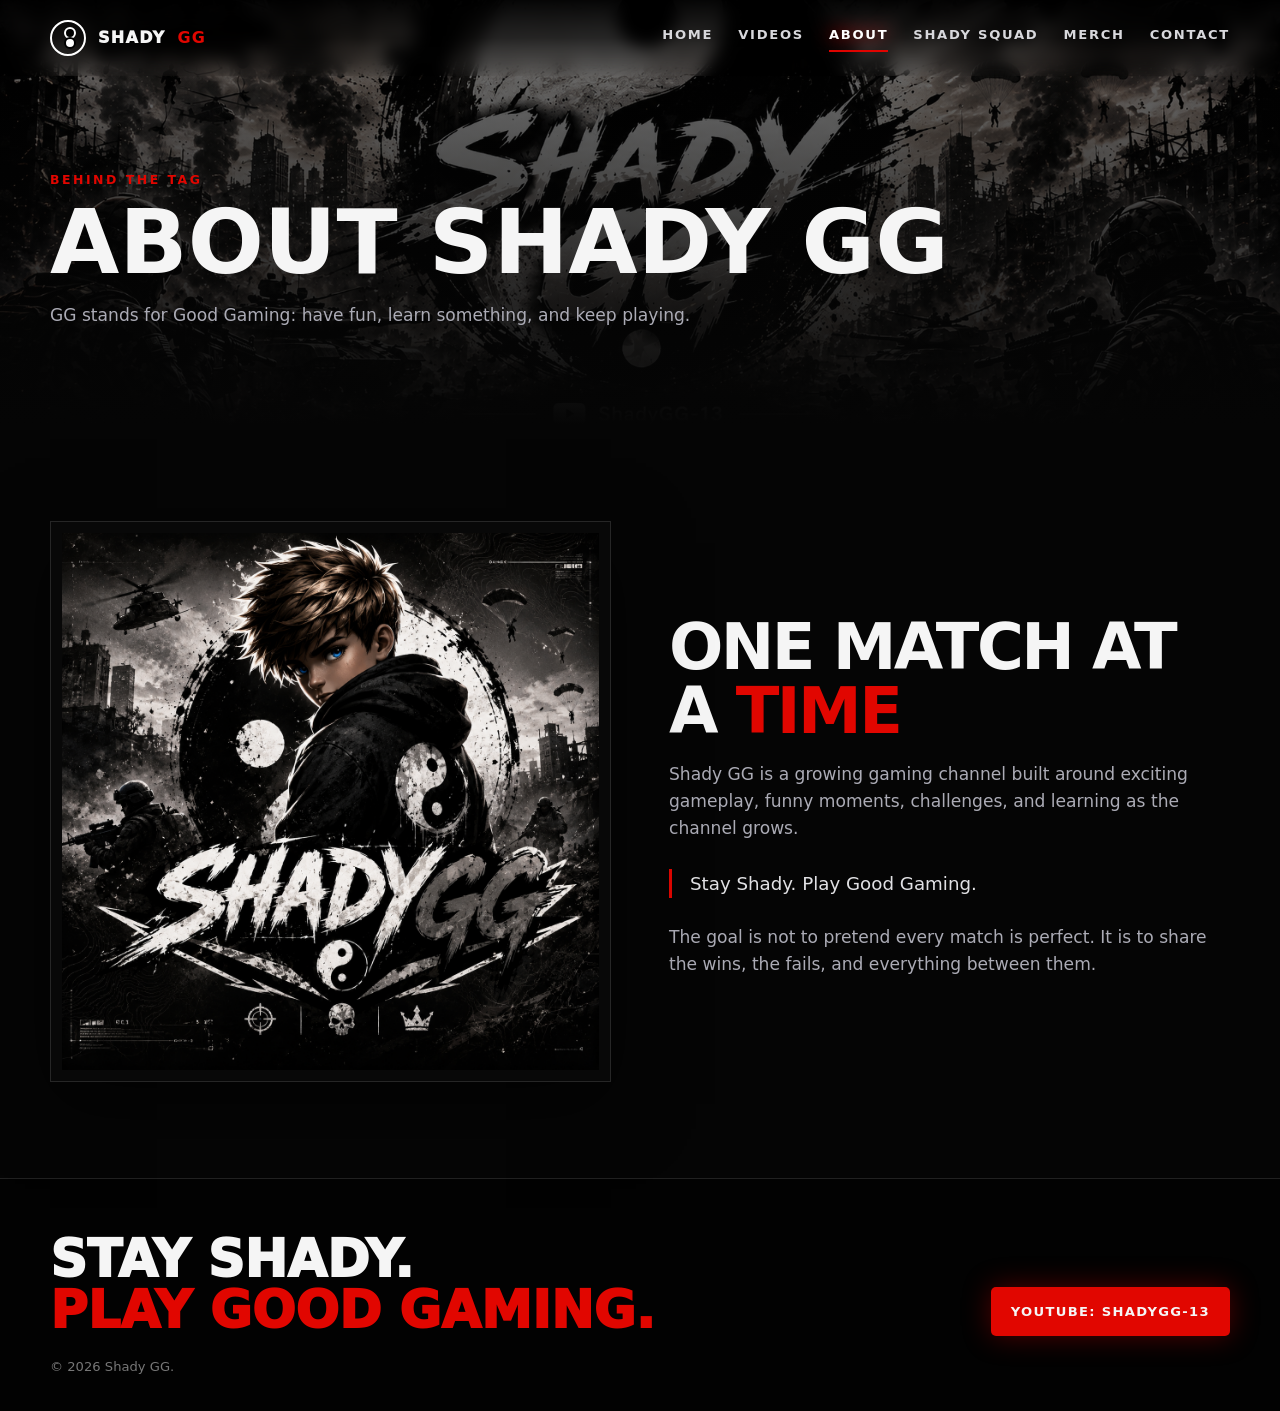
==== about.html @ 8b021ad8 "Add files via upload" ====
<!doctype html><html lang="en"><head><meta charset="utf-8"><meta name="viewport" content="width=device-width,initial-scale=1"><title>About Shady GG | Shady GG</title><link rel="stylesheet" href="styles.css"></head><body><div class="loader"><div class="loader-inner"><div class="loader-mark"></div><p>Loading <span>Shady Squad</span></p></div></div><header class="site-header"><div class="wrap nav"><a class="brand" href="index.html"><span class="brand-mark"></span>SHADY <b>GG</b></a><button class="menu" aria-label="Open navigation" aria-expanded="false">☰</button><nav class="nav-links"><a href="index.html">Home</a><a  href="videos.html">Videos</a><a aria-current="page" href="about.html">About</a><a  href="squad.html">Shady Squad</a><a  href="merch.html">Merch</a><a  href="contact.html">Contact</a></nav></div></header><main><section class="page-hero"><div class="wrap"><div class="kicker">Behind the tag</div><h1>About Shady GG</h1><p class="lead">GG stands for Good Gaming: have fun, learn something, and keep playing.</p></div></section><section class="section"><div class="wrap grid-2"><div class="character-card reveal"><img src="shadygg-character.png" alt="Shady GG animated gamer character"></div><div class="reveal"><h2 class="section-title">One match at a <span class="red">time</span></h2><p class="lead">Shady GG is a growing gaming channel built around exciting gameplay, funny moments, challenges, and learning as the channel grows.</p><div class="quote">Stay Shady. Play Good Gaming.</div><p class="lead">The goal is not to pretend every match is perfect. It is to share the wins, the fails, and everything between them.</p></div></div></section></main><footer><div class="wrap"><div class="footer-grid"><div class="footer-tag">Stay Shady.<br><span>Play Good Gaming.</span></div><a class="btn btn-primary" href="https://www.youtube.com/@ShadyGG-13" target="_blank" rel="noopener">YouTube: ShadyGG-13</a></div><div class="small">© <span data-year></span> Shady GG.</div></div></footer><script src="script.js"></script></body></html>
---- styles.css ----
:root{--bg:#050505;--panel:#0d0d10;--panel2:#141418;--text:#f5f5f5;--muted:#ababB5;--red:#e10600;--red2:#ff332b;--line:rgba(255,255,255,.12);--max:1180px;--shadow:0 22px 70px rgba(0,0,0,.6)}
*{box-sizing:border-box}html{scroll-behavior:smooth}body{margin:0;background:var(--bg);color:var(--text);font-family:Inter,ui-sans-serif,system-ui,-apple-system,BlinkMacSystemFont,"Segoe UI",sans-serif;line-height:1.6;overflow-x:hidden}a{color:inherit;text-decoration:none}img{display:block;max-width:100%}.wrap{width:min(var(--max),calc(100% - 40px));margin:auto}.skip{position:absolute;left:-9999px}.skip:focus{left:12px;top:12px;background:#fff;color:#000;padding:10px;z-index:9999}
.loader{position:fixed;inset:0;z-index:999;background:#030303;display:grid;place-items:center;transition:opacity .45s,visibility .45s}.loader.hide{opacity:0;visibility:hidden}.loader-inner{text-align:center}.loader-mark{width:74px;height:74px;border:2px solid #fff;border-radius:50%;margin:auto;position:relative;animation:spin 2.2s linear infinite;box-shadow:0 0 40px rgba(225,6,0,.35)}.loader-mark:before,.loader-mark:after{content:"";position:absolute;width:14px;height:14px;border-radius:50%;left:28px}.loader-mark:before{top:10px;background:#000;border:3px solid #fff}.loader-mark:after{bottom:10px;background:#fff;border:3px solid #000}.loader p{font-weight:900;letter-spacing:.28em;text-transform:uppercase;font-size:.75rem;margin-top:18px}.loader p span{color:var(--red)}
.site-header{position:fixed;inset:0 0 auto;z-index:80;background:linear-gradient(180deg,rgba(0,0,0,.95),rgba(0,0,0,.65),transparent);backdrop-filter:blur(8px)}.nav{height:76px;display:flex;align-items:center;justify-content:space-between}.brand{display:flex;gap:12px;align-items:center;font-weight:950;letter-spacing:.08em}.brand b{color:var(--red)}.brand-mark{width:36px;height:36px;border:2px solid white;border-radius:50%;position:relative}.brand-mark:before,.brand-mark:after{content:"";position:absolute;left:12px;width:8px;height:8px;border-radius:50%}.brand-mark:before{top:5px;background:#000;border:2px solid #fff}.brand-mark:after{bottom:5px;background:#fff;border:2px solid #000}.nav-links{display:flex;gap:25px}.nav-links a{font-size:.82rem;font-weight:800;text-transform:uppercase;letter-spacing:.13em;color:#d8d8dc}.nav-links a:hover,.nav-links a[aria-current=page]{color:#fff;text-shadow:0 0 18px rgba(225,6,0,.9)}.nav-links a[aria-current=page]:after{content:"";display:block;height:2px;background:var(--red);margin-top:5px}.menu{display:none;color:#fff;background:rgba(0,0,0,.5);border:1px solid var(--line);border-radius:6px;padding:8px 11px;font-size:1.15rem}
.hero{min-height:100vh;position:relative;display:grid;align-items:end;isolation:isolate;background:#000}.hero:before{content:"";position:absolute;inset:0;background:url('shadygg-banner.png') center/cover no-repeat;z-index:-3;animation:zoom 18s ease-in-out infinite alternate}.hero:after{content:"";position:absolute;inset:0;z-index:-2;background:linear-gradient(90deg,rgba(0,0,0,.72),rgba(0,0,0,.08) 48%,rgba(0,0,0,.6)),linear-gradient(0deg,#050505 0%,rgba(5,5,5,.78) 15%,transparent 48%)}.embers{position:absolute;inset:0;z-index:-1;opacity:.42;background-image:radial-gradient(circle,var(--red) 0 1px,transparent 2px),radial-gradient(circle,#ff7a70 0 1px,transparent 2px);background-size:190px 190px,270px 270px;animation:embers 14s linear infinite}.hero-content{padding:130px 0 62px;max-width:720px}.hero-panel{display:inline-block;background:linear-gradient(90deg,rgba(0,0,0,.88),rgba(0,0,0,.42));border-left:4px solid var(--red);padding:20px 24px;box-shadow:var(--shadow)}.eyebrow,.kicker{color:var(--red);font-weight:900;text-transform:uppercase;letter-spacing:.2em;font-size:.78rem}.hero-panel h1{font-size:clamp(1.9rem,4vw,3.4rem);line-height:1.02;margin:7px 0 10px;text-transform:uppercase}.hero-panel p{margin:0;color:#ddd;font-size:1.05rem}.actions{display:flex;gap:13px;flex-wrap:wrap;margin-top:22px}.btn{display:inline-flex;align-items:center;justify-content:center;gap:9px;padding:13px 19px;border-radius:5px;font-size:.82rem;font-weight:900;letter-spacing:.1em;text-transform:uppercase;border:1px solid transparent;transition:.25s}.btn-primary{background:var(--red);box-shadow:0 0 28px rgba(225,6,0,.35)}.btn-primary:hover{background:var(--red2);transform:translateY(-2px)}.btn-ghost{border-color:rgba(255,255,255,.38);background:rgba(0,0,0,.45)}.btn-ghost:hover{border-color:var(--red);box-shadow:0 0 24px rgba(225,6,0,.25)}
.section{padding:96px 0}.alt{background:linear-gradient(180deg,#09090a,#121215)}.grid-2{display:grid;grid-template-columns:1fr 1fr;gap:58px;align-items:center}.section-title{font-size:clamp(2.1rem,5vw,4rem);line-height:1;margin:8px 0 18px;text-transform:uppercase;letter-spacing:-.04em}.red{color:var(--red)}.lead{color:var(--muted);font-size:1.07rem;max-width:760px}.quote{border-left:3px solid var(--red);padding-left:18px;margin:26px 0;font-size:1.14rem;color:#e1e1e4}.character-card{position:relative;background:#080808;border:1px solid var(--line);padding:11px;overflow:hidden;box-shadow:var(--shadow)}.character-card:before{content:"";position:absolute;inset:-1px;background:linear-gradient(135deg,transparent 38%,rgba(225,6,0,.75),transparent 62%);transform:translateX(-100%);animation:sweep 5s ease-in-out infinite}.character-card img{position:relative;z-index:1}.stats,.cards,.milestones{display:grid;gap:16px}.stats{grid-template-columns:repeat(3,1fr);margin-top:28px}.stat,.card,.mission,.contact-card{background:linear-gradient(145deg,#141418,#09090a);border:1px solid var(--line);padding:25px}.stat strong{display:block;font-size:1.55rem}.stat span,.card p,.mission p{color:var(--muted)}.cards{grid-template-columns:repeat(3,1fr);margin-top:34px}.card{min-height:220px;position:relative;overflow:hidden;transition:.25s}.card:hover{transform:translateY(-5px);border-color:rgba(225,6,0,.55)}.card:after{content:"";position:absolute;inset:auto 0 0;height:3px;background:linear-gradient(90deg,transparent,var(--red),transparent);transform:scaleX(0);transition:.25s}.card:hover:after{transform:scaleX(1)}.num{color:var(--red);font-weight:900;letter-spacing:.14em}.card h3,.mission h3{text-transform:uppercase}.video-shell{margin-top:32px;aspect-ratio:16/9;background:linear-gradient(rgba(0,0,0,.35),rgba(0,0,0,.82)),url('shadygg-banner.png') center/cover;border:1px solid var(--line);display:grid;place-items:center;box-shadow:var(--shadow)}.play{width:88px;height:62px;border-radius:14px;background:var(--red);display:grid;place-items:center;font-size:2rem;box-shadow:0 0 40px rgba(225,6,0,.45)}.squad{background:linear-gradient(120deg,#111,#050505 52%,#190000);border-block:1px solid var(--line)}.squad-code{display:grid;grid-template-columns:repeat(4,1fr);gap:14px;margin-top:30px}.code-item{padding:23px;border:1px solid var(--line);background:rgba(255,255,255,.035)}.code-item b{display:block;color:var(--red);font-size:1.28rem}.code-item span{color:var(--muted)}
.page-hero{padding:170px 0 78px;background:linear-gradient(rgba(0,0,0,.5),#050505),url('shadygg-banner.png') center/cover}.page-hero h1{font-size:clamp(2.8rem,7vw,5.7rem);line-height:.95;margin:10px 0 14px;text-transform:uppercase}.placeholder{padding:44px;border:1px dashed rgba(255,255,255,.25);text-align:center;background:rgba(255,255,255,.025)}.badge{display:inline-block;padding:7px 11px;border:1px solid rgba(225,6,0,.5);background:rgba(225,6,0,.13);color:#ff6d67;border-radius:999px;text-transform:uppercase;letter-spacing:.12em;font-weight:800;font-size:.74rem}.milestones{grid-template-columns:repeat(3,1fr);margin-top:28px}.mission{position:relative}.mission:before{content:"";position:absolute;left:0;top:0;bottom:0;width:3px;background:var(--red)}.progress{height:8px;background:#222;border-radius:99px;overflow:hidden;margin-top:15px}.progress span{display:block;height:100%;background:linear-gradient(90deg,var(--red),#ff5f57)}.contact-grid{display:grid;grid-template-columns:1fr 1fr;gap:18px}
footer{padding:55px 0 34px;border-top:1px solid var(--line);background:#020202}.footer-grid{display:flex;justify-content:space-between;gap:30px;align-items:flex-end}.footer-tag{font-size:clamp(1.8rem,4vw,3.4rem);font-weight:950;line-height:1;text-transform:uppercase}.footer-tag span{color:var(--red)}.small{font-size:.82rem;color:#777;margin-top:20px}.reveal{opacity:0;transform:translateY(24px);transition:.7s ease}.reveal.on{opacity:1;transform:none}
@keyframes spin{to{transform:rotate(360deg)}}@keyframes zoom{to{transform:scale(1.045)}}@keyframes embers{to{background-position:0 -190px,0 -270px}}@keyframes sweep{50%,100%{transform:translateX(100%)}}
@media(max-width:850px){.menu{display:block}.nav-links{display:none;position:absolute;top:70px;left:20px;right:20px;flex-direction:column;background:rgba(7,7,8,.98);border:1px solid var(--line);padding:21px}.nav-links.open{display:flex}.grid-2,.contact-grid{grid-template-columns:1fr}.cards,.milestones{grid-template-columns:1fr}.squad-code{grid-template-columns:1fr 1fr}.stats{grid-template-columns:1fr}.hero{min-height:86vh}.hero:before{background-position:center}.footer-grid{align-items:flex-start;flex-direction:column}}
@media(max-width:520px){.wrap{width:min(var(--max),calc(100% - 26px))}.section{padding:72px 0}.squad-code{grid-template-columns:1fr}.btn{width:100%}.hero-content{padding-bottom:42px}.hero-panel{padding:17px 18px}}
@media(prefers-reduced-motion:reduce){*{animation:none!important;scroll-behavior:auto!important}.reveal{opacity:1;transform:none}}
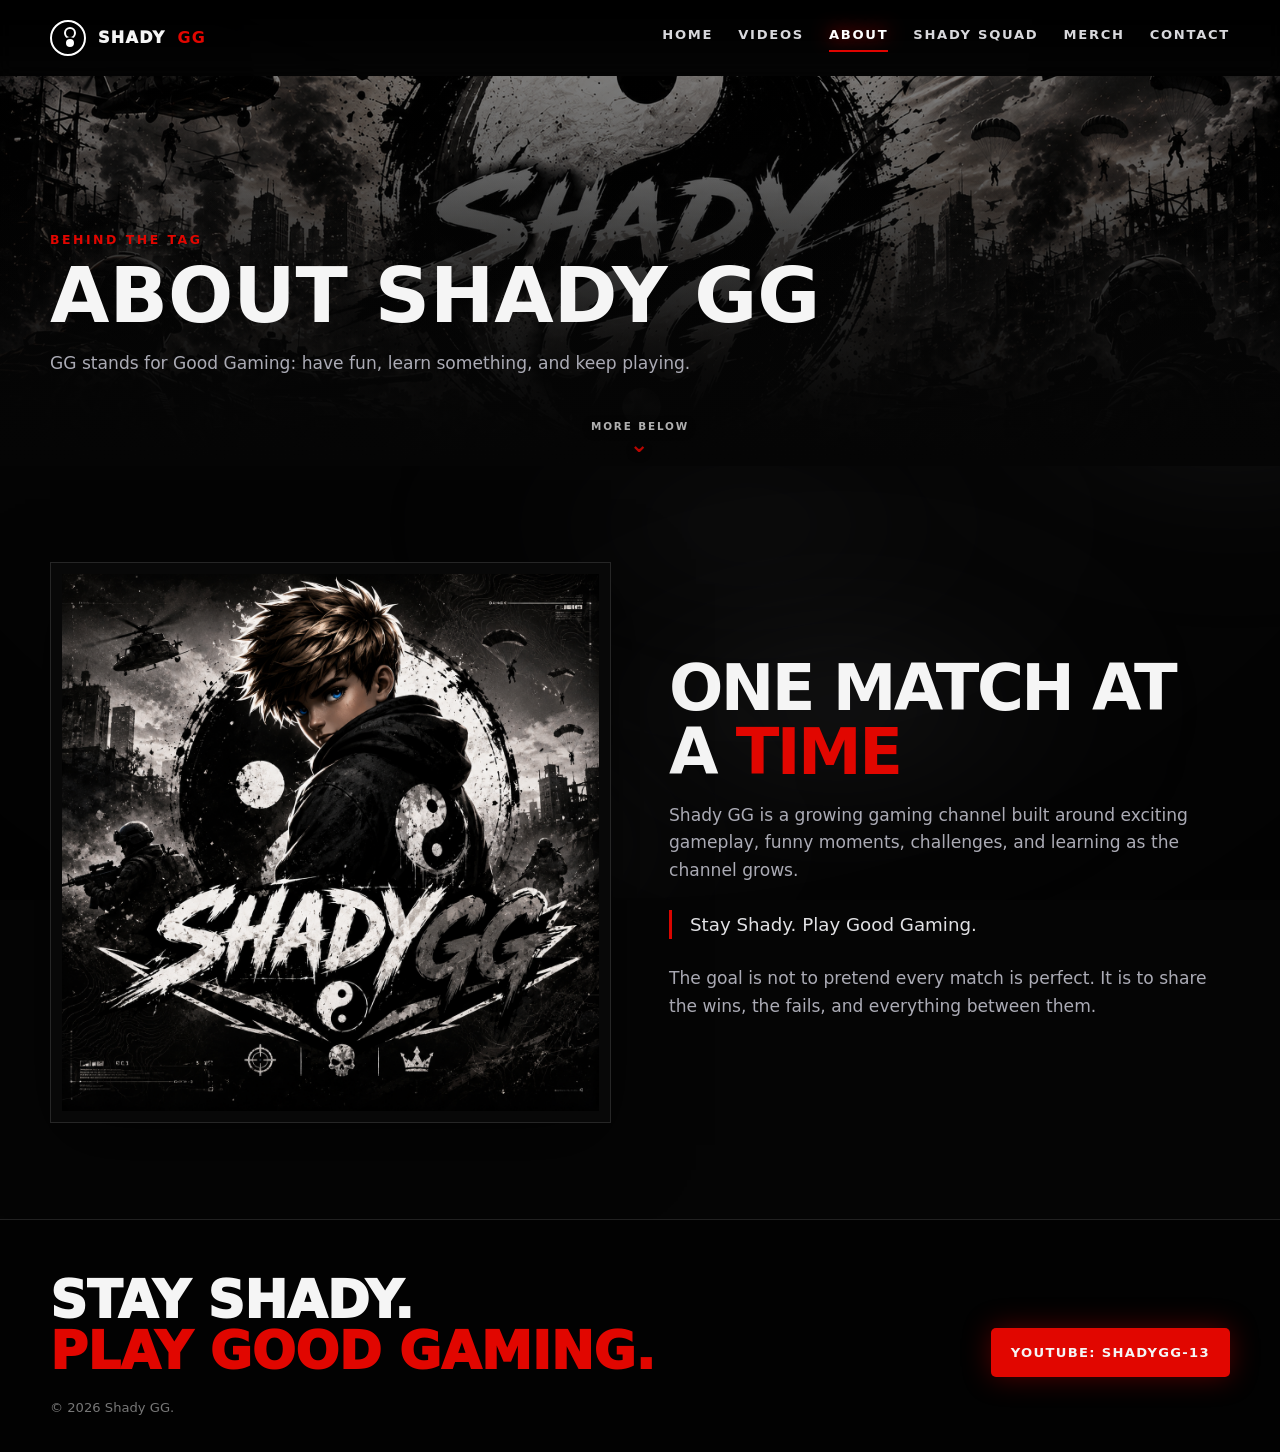
==== commit 5a95e969: "Add files via upload" ====
--- a/about.html
+++ b/about.html
@@ -1 +1 @@
-<!doctype html><html lang="en"><head><meta charset="utf-8"><meta name="viewport" content="width=device-width,initial-scale=1"><title>About Shady GG | Shady GG</title><link rel="stylesheet" href="styles.css"></head><body><div class="loader"><div class="loader-inner"><div class="loader-mark"></div><p>Loading <span>Shady Squad</span></p></div></div><header class="site-header"><div class="wrap nav"><a class="brand" href="index.html"><span class="brand-mark"></span>SHADY <b>GG</b></a><button class="menu" aria-label="Open navigation" aria-expanded="false">☰</button><nav class="nav-links"><a href="index.html">Home</a><a  href="videos.html">Videos</a><a aria-current="page" href="about.html">About</a><a  href="squad.html">Shady Squad</a><a  href="merch.html">Merch</a><a  href="contact.html">Contact</a></nav></div></header><main><section class="page-hero"><div class="wrap"><div class="kicker">Behind the tag</div><h1>About Shady GG</h1><p class="lead">GG stands for Good Gaming: have fun, learn something, and keep playing.</p></div></section><section class="section"><div class="wrap grid-2"><div class="character-card reveal"><img src="shadygg-character.png" alt="Shady GG animated gamer character"></div><div class="reveal"><h2 class="section-title">One match at a <span class="red">time</span></h2><p class="lead">Shady GG is a growing gaming channel built around exciting gameplay, funny moments, challenges, and learning as the channel grows.</p><div class="quote">Stay Shady. Play Good Gaming.</div><p class="lead">The goal is not to pretend every match is perfect. It is to share the wins, the fails, and everything between them.</p></div></div></section></main><footer><div class="wrap"><div class="footer-grid"><div class="footer-tag">Stay Shady.<br><span>Play Good Gaming.</span></div><a class="btn btn-primary" href="https://www.youtube.com/@ShadyGG-13" target="_blank" rel="noopener">YouTube: ShadyGG-13</a></div><div class="small">© <span data-year></span> Shady GG.</div></div></footer><script src="script.js"></script></body></html>
+<!doctype html><html lang="en"><head><meta charset="utf-8"><meta name="viewport" content="width=device-width,initial-scale=1"><title>About Shady GG | Shady GG</title><link rel="stylesheet" href="styles.css"></head><body><div class="loader"><div class="loader-inner"><div class="loader-mark"></div><p>Loading <span>Shady Squad</span></p></div></div><header class="site-header"><div class="wrap nav"><a class="brand" href="index.html"><span class="brand-mark"></span>SHADY <b>GG</b></a><button class="menu" aria-label="Open navigation" aria-expanded="false">☰</button><nav class="nav-links"><a href="index.html">Home</a><a  href="videos.html">Videos</a><a aria-current="page" href="about.html">About</a><a  href="squad.html">Shady Squad</a><a  href="merch.html">Merch</a><a  href="contact.html">Contact</a></nav></div></header><main><section class="page-hero"><div class="wrap"><div class="kicker">Behind the tag</div><h1>About Shady GG</h1><p class="lead">GG stands for Good Gaming: have fun, learn something, and keep playing.</p></div><a class="scroll-cue" href="#page-content">More below</a></section><section id="page-content" class="section"><div class="wrap grid-2"><div class="character-card reveal"><img src="shadygg-character.png" alt="Shady GG animated gamer character"></div><div class="reveal"><h2 class="section-title">One match at a <span class="red">time</span></h2><p class="lead">Shady GG is a growing gaming channel built around exciting gameplay, funny moments, challenges, and learning as the channel grows.</p><div class="quote">Stay Shady. Play Good Gaming.</div><p class="lead">The goal is not to pretend every match is perfect. It is to share the wins, the fails, and everything between them.</p></div></div></section></main><footer><div class="wrap"><div class="footer-grid"><div class="footer-tag">Stay Shady.<br><span>Play Good Gaming.</span></div><a class="btn btn-primary" href="https://www.youtube.com/@ShadyGG-13" target="_blank" rel="noopener">YouTube: ShadyGG-13</a></div><div class="small">© <span data-year></span> Shady GG.</div></div></footer><script src="script.js"></script></body></html>
--- a/styles.css
+++ b/styles.css
@@ -10,3 +10,33 @@
 @media(max-width:850px){.menu{display:block}.nav-links{display:none;position:absolute;top:70px;left:20px;right:20px;flex-direction:column;background:rgba(7,7,8,.98);border:1px solid var(--line);padding:21px}.nav-links.open{display:flex}.grid-2,.contact-grid{grid-template-columns:1fr}.cards,.milestones{grid-template-columns:1fr}.squad-code{grid-template-columns:1fr 1fr}.stats{grid-template-columns:1fr}.hero{min-height:86vh}.hero:before{background-position:center}.footer-grid{align-items:flex-start;flex-direction:column}}
 @media(max-width:520px){.wrap{width:min(var(--max),calc(100% - 26px))}.section{padding:72px 0}.squad-code{grid-template-columns:1fr}.btn{width:100%}.hero-content{padding-bottom:42px}.hero-panel{padding:17px 18px}}
 @media(prefers-reduced-motion:reduce){*{animation:none!important;scroll-behavior:auto!important}.reveal{opacity:1;transform:none}}
+
+/* ===== V4 atmospheric + above-the-fold improvements ===== */
+body::before{content:"";position:fixed;inset:0;pointer-events:none;z-index:2;background:radial-gradient(circle at 50% 0,transparent 0 35%,rgba(0,0,0,.15) 78%,rgba(0,0,0,.5) 100%)}
+.site-header,main,footer{position:relative;z-index:5}
+.hero{min-height:72vh;max-height:700px;align-items:center;overflow:hidden}
+.hero-content{padding:112px 0 44px;max-width:680px}
+.hero-panel{max-width:650px}
+.page-hero{min-height:390px;padding:130px 0 48px;display:flex;align-items:flex-end;position:relative;overflow:hidden}
+.page-hero .wrap{position:relative;z-index:4}
+.page-hero h1{font-size:clamp(2.5rem,6vw,5rem)}
+.page-hero::after,.hero .smoke-wash{content:"";position:absolute;inset:0;pointer-events:none;background:linear-gradient(0deg,#050505 0%,rgba(5,5,5,.4) 38%,transparent 74%);z-index:1}
+.scroll-cue{position:absolute;z-index:8;bottom:13px;left:50%;transform:translateX(-50%);display:flex;flex-direction:column;align-items:center;gap:3px;color:#d6d6d6;font-size:.65rem;font-weight:800;letter-spacing:.18em;text-transform:uppercase;text-shadow:0 2px 10px #000;opacity:.82}
+.scroll-cue::after{content:"⌄";font-size:1.4rem;line-height:.7;color:var(--red);animation:scrollBounce 1.4s ease-in-out infinite}
+
+.atmosphere{position:fixed;inset:0;z-index:3;pointer-events:none;overflow:hidden}
+.smoke-cloud{position:absolute;width:45vw;height:23vw;min-width:360px;min-height:180px;border-radius:50%;filter:blur(45px);opacity:.10;background:radial-gradient(ellipse,rgba(185,185,190,.8),rgba(100,100,105,.35) 45%,transparent 72%);mix-blend-mode:screen;animation:smokeDrift var(--duration,24s) ease-in-out infinite alternate}
+.smoke-cloud:nth-child(1){left:-16%;top:9%;--duration:28s}.smoke-cloud:nth-child(2){right:-19%;top:28%;--duration:34s;animation-delay:-9s}.smoke-cloud:nth-child(3){left:14%;bottom:-10%;--duration:31s;animation-delay:-17s}.smoke-cloud:nth-child(4){right:12%;bottom:5%;--duration:38s;animation-delay:-5s}.smoke-cloud:nth-child(5){left:36%;top:42%;--duration:30s;animation-delay:-14s;opacity:.06}
+.ember-field{position:absolute;inset:0;overflow:hidden}
+.ember-particle{position:absolute;bottom:-12px;width:var(--size);height:var(--size);border-radius:50%;background:#ff2b1f;box-shadow:0 0 7px #ff1a0d,0 0 16px rgba(255,30,15,.65);opacity:0;animation:emberRise var(--speed) linear infinite;animation-delay:var(--delay)}
+.ember-particle:nth-child(3n){background:#ff8b3d;box-shadow:0 0 8px #ff5b15}
+.ember-particle:nth-child(5n){filter:blur(.6px)}
+
+.milestone-summary{display:grid;grid-template-columns:1fr 1fr;gap:18px;margin:28px 0 34px}.counter-card{padding:26px;background:linear-gradient(145deg,#151518,#070708);border:1px solid var(--line);position:relative;overflow:hidden}.counter-card::before{content:"";position:absolute;left:0;top:0;bottom:0;width:4px;background:var(--red);box-shadow:0 0 18px var(--red)}.counter-card strong{display:block;font-size:clamp(2.2rem,5vw,4rem);line-height:1;color:#fff}.counter-card span{color:var(--muted);text-transform:uppercase;letter-spacing:.12em;font-size:.75rem;font-weight:800}.progress-label{display:flex;justify-content:space-between;gap:12px;color:#cfcfd4;font-size:.78rem;margin-top:13px}.progress span{transition:width 1s ease}.next-goal{color:var(--red);font-weight:900}
+
+@keyframes smokeDrift{0%{transform:translate3d(-5%,3%,0) scale(.92)}50%{transform:translate3d(8%,-5%,0) scale(1.08)}100%{transform:translate3d(16%,4%,0) scale(.98)}}
+@keyframes emberRise{0%{transform:translate3d(0,0,0) scale(.5);opacity:0}8%{opacity:.85}70%{opacity:.65}100%{transform:translate3d(var(--drift),-110vh,0) scale(1.3);opacity:0}}
+@keyframes scrollBounce{0%,100%{transform:translateY(0)}50%{transform:translateY(5px)}}
+@media(max-width:850px){.hero{min-height:70vh;max-height:none}.page-hero{min-height:330px;padding:112px 0 42px}.milestone-summary{grid-template-columns:1fr}.smoke-cloud{opacity:.07}}
+@media(max-width:520px){.hero{min-height:76vh}.hero-content{padding-top:104px}.page-hero{min-height:300px;padding-top:105px}.scroll-cue{display:none}}
+@media(prefers-reduced-motion:reduce){.atmosphere{display:none}.scroll-cue::after{animation:none}}
